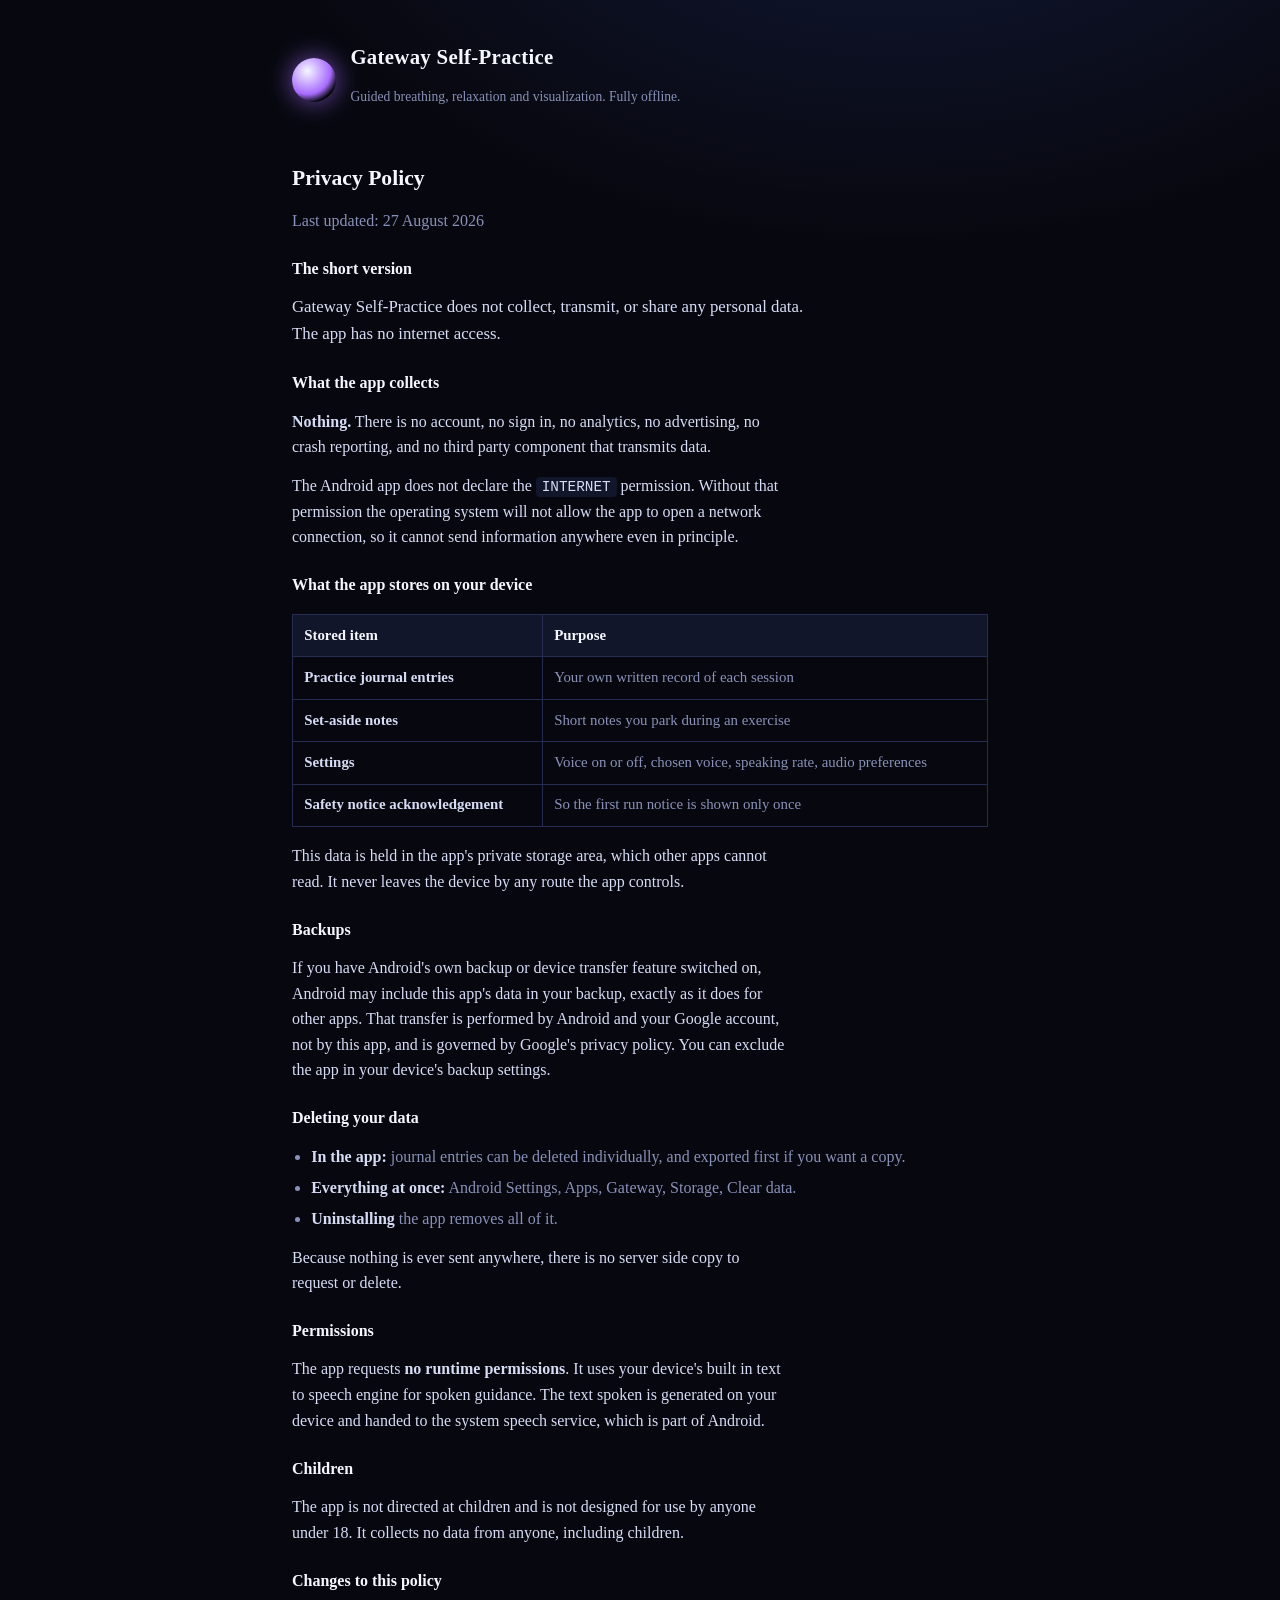
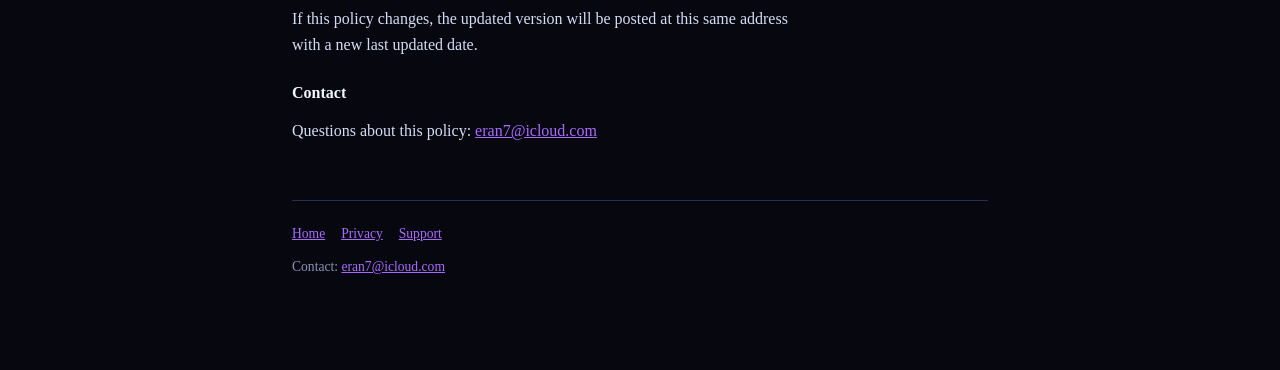
==== privacy.html @ 7f11341d "Gateway Self-Practice pages for gateway.medicom.vip: landing with Play badge, privacy, support" ====
<!DOCTYPE html>
<html lang="en"><head><meta charset="utf-8">
<meta name="viewport" content="width=device-width,initial-scale=1">
<title>Privacy Policy | Gateway Self-Practice</title>
<meta name="description" content="Privacy policy for the Gateway Self-Practice Android app. The app collects no data and has no network access.">
<link rel="icon" href="https://erankopel.github.io/Gateway-Public-Pages/img/icon.png"><link rel="stylesheet" href="style.css">
</head><body><div class="wrap">
<header class="site">
  <div class="orb"></div>
  <div>
    <h1>Gateway Self-Practice</h1>
    <p>Guided breathing, relaxation and visualization. Fully offline.</p>
  </div>
</header>

<h2>Privacy Policy</h2>
<p class="muted">Last updated: 27 August 2026</p>

<h3>The short version</h3>
<p class="lead">Gateway Self-Practice does not collect, transmit, or share any personal data.
The app has no internet access.</p>

<h3>What the app collects</h3>
<p><b>Nothing.</b> There is no account, no sign in, no analytics, no advertising, no crash
reporting, and no third party component that transmits data.</p>
<p>The Android app does not declare the <code>INTERNET</code> permission. Without that permission
the operating system will not allow the app to open a network connection, so it cannot send
information anywhere even in principle.</p>

<h3>What the app stores on your device</h3>
<table>
  <tr><th>Stored item</th><th>Purpose</th></tr>
  <tr><td><b>Practice journal entries</b></td><td>Your own written record of each session</td></tr>
  <tr><td><b>Set-aside notes</b></td><td>Short notes you park during an exercise</td></tr>
  <tr><td><b>Settings</b></td><td>Voice on or off, chosen voice, speaking rate, audio preferences</td></tr>
  <tr><td><b>Safety notice acknowledgement</b></td><td>So the first run notice is shown only once</td></tr>
</table>
<p>This data is held in the app's private storage area, which other apps cannot read. It never
leaves the device by any route the app controls.</p>

<h3>Backups</h3>
<p>If you have Android's own backup or device transfer feature switched on, Android may include
this app's data in your backup, exactly as it does for other apps. That transfer is performed by
Android and your Google account, not by this app, and is governed by Google's privacy policy. You
can exclude the app in your device's backup settings.</p>

<h3>Deleting your data</h3>
<ul>
  <li><b>In the app:</b> journal entries can be deleted individually, and exported first if you
  want a copy.</li>
  <li><b>Everything at once:</b> Android Settings, Apps, Gateway, Storage, Clear data.</li>
  <li><b>Uninstalling</b> the app removes all of it.</li>
</ul>
<p>Because nothing is ever sent anywhere, there is no server side copy to request or delete.</p>

<h3>Permissions</h3>
<p>The app requests <b>no runtime permissions</b>. It uses your device's built in text to speech
engine for spoken guidance. The text spoken is generated on your device and handed to the system
speech service, which is part of Android.</p>

<h3>Children</h3>
<p>The app is not directed at children and is not designed for use by anyone under 18. It collects
no data from anyone, including children.</p>

<h3>Changes to this policy</h3>
<p>If this policy changes, the updated version will be posted at this same address with a new
last updated date.</p>

<h3>Contact</h3>
<p>Questions about this policy: <a href="mailto:eran7@icloud.com">eran7@icloud.com</a></p>

<footer class="site">
  <a href="./">Home</a><a href="privacy.html">Privacy</a><a href="support.html">Support</a>
  <p style="margin-top:.7rem">Contact: <a href="mailto:eran7@icloud.com">eran7@icloud.com</a></p>
</footer>
</div></body></html>
---- style.css ----
:root{
  --bg:#07080f; --panel:#12162b; --line:#262c52;
  --text:#d7dcf5; --dim:#8a91b8; --white:#f5f7ff; --accent:#a86bff;
}
*{box-sizing:border-box;margin:0;padding:0}
body{
  font-family:Georgia,'Times New Roman',serif;
  background:radial-gradient(1200px 800px at 70% -10%, #141a3a 0%, var(--bg) 55%) no-repeat;
  background-color:var(--bg);
  color:var(--text); line-height:1.6; min-height:100vh;
}
.wrap{max-width:46rem;margin:0 auto;padding:2.5rem 1.25rem 5rem}
header.site{display:flex;align-items:center;gap:.9rem;margin-bottom:2.5rem}
.orb{width:44px;height:44px;border-radius:50%;flex:none;
  background:radial-gradient(circle at 35% 30%, var(--white), var(--accent) 55%, transparent 75%);
  box-shadow:0 0 22px 3px rgba(168,107,255,.5)}
header.site h1{font-size:1.3rem;font-weight:600;color:var(--white);letter-spacing:.3px}
header.site p{font-size:.85rem;color:var(--dim)}
h2{font-size:1.35rem;color:var(--white);margin:2.2rem 0 .8rem;font-weight:600}
h3{font-size:1rem;color:var(--white);margin:1.4rem 0 .4rem;font-weight:600}
p{margin:.8rem 0;max-width:62ch}
ul{margin:.8rem 0 .8rem 1.2rem} li{margin:.35rem 0;color:var(--dim)}
li b,p b{color:var(--text)}
a{color:var(--accent)} a:hover{color:var(--white)}
.lead{font-size:1.05rem;color:var(--text)}
.muted{color:var(--dim)}
table{border-collapse:collapse;width:100%;margin:1rem 0;font-size:.93rem}
th,td{border:1px solid var(--line);padding:.55rem .7rem;text-align:left;vertical-align:top}
th{background:var(--panel);color:var(--white);font-weight:600}
td{color:var(--dim)} td b{color:var(--text)}
.shots{display:flex;gap:.9rem;overflow-x:auto;margin:1.6rem 0;padding-bottom:.5rem}
.shots img{width:172px;flex:none;border-radius:14px;border:1px solid var(--line)}
nav.links{display:flex;gap:.6rem;flex-wrap:wrap;margin:2rem 0 0}
nav.links a{display:inline-block;padding:.6rem 1.1rem;border:1px solid var(--line);
  border-radius:10px;text-decoration:none;color:var(--text);font-size:.92rem;min-height:44px;
  display:inline-flex;align-items:center}
nav.links a:hover{border-color:var(--accent);color:var(--white)}
footer.site{margin-top:3.5rem;padding-top:1.4rem;border-top:1px solid var(--line);
  font-size:.85rem;color:var(--dim)}
footer.site a{margin-right:1rem}
.notice{background:var(--panel);border:1px solid var(--line);border-left:3px solid var(--accent);
  border-radius:0 12px 12px 0;padding:1rem 1.2rem;margin:1.4rem 0}
.notice p{margin:.45rem 0;color:var(--dim);font-size:.94rem}
code{background:var(--panel);padding:.12em .4em;border-radius:4px;font-size:.9em;
  font-family:ui-monospace,Menlo,Consolas,monospace}
.install{margin:1.5rem 0 .5rem}
.install a{display:inline-block}
.install img{display:block;height:64px;width:auto}
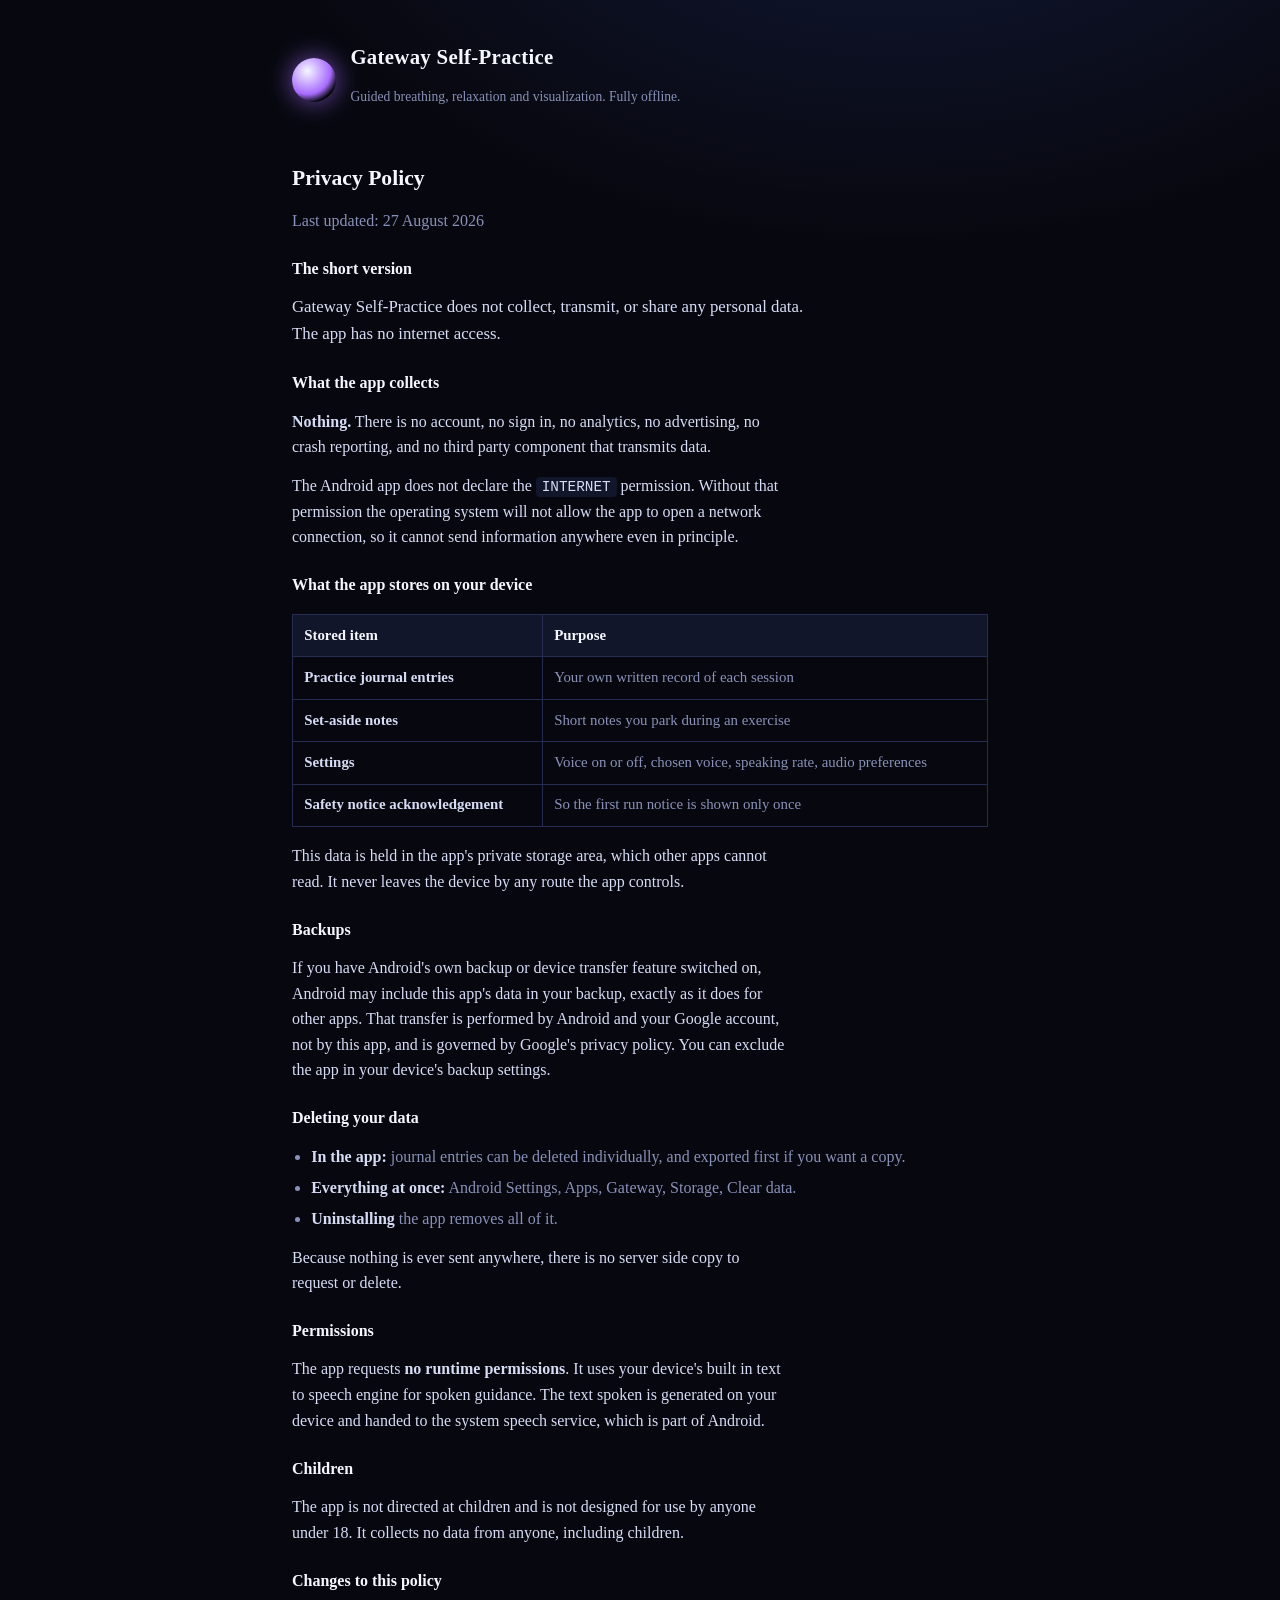
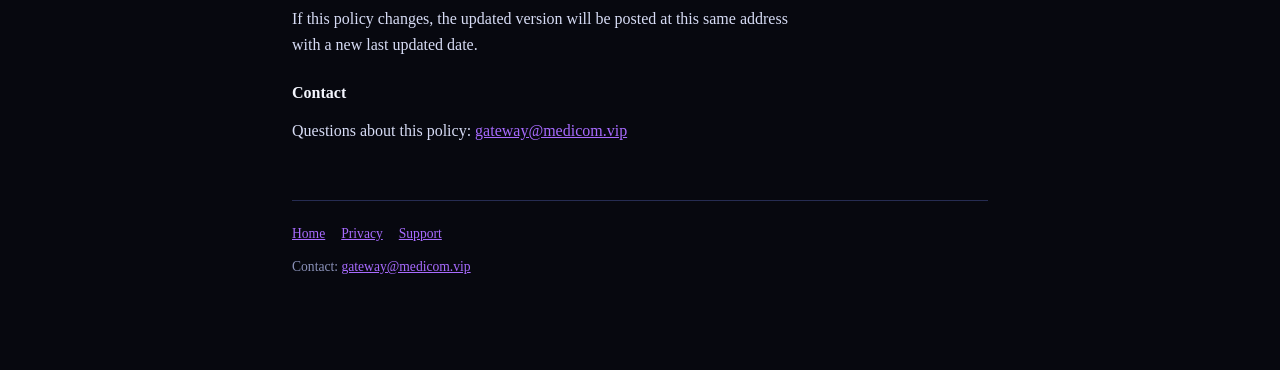
==== commit 5b06a4aa: "Contact email: gateway@medicom.vip" ====
--- a/privacy.html
+++ b/privacy.html
@@ -67,10 +67,10 @@
 last updated date.</p>
 
 <h3>Contact</h3>
-<p>Questions about this policy: <a href="mailto:eran7@icloud.com">eran7@icloud.com</a></p>
+<p>Questions about this policy: <a href="mailto:gateway@medicom.vip">gateway@medicom.vip</a></p>
 
 <footer class="site">
   <a href="./">Home</a><a href="privacy.html">Privacy</a><a href="support.html">Support</a>
-  <p style="margin-top:.7rem">Contact: <a href="mailto:eran7@icloud.com">eran7@icloud.com</a></p>
+  <p style="margin-top:.7rem">Contact: <a href="mailto:gateway@medicom.vip">gateway@medicom.vip</a></p>
 </footer>
 </div></body></html>
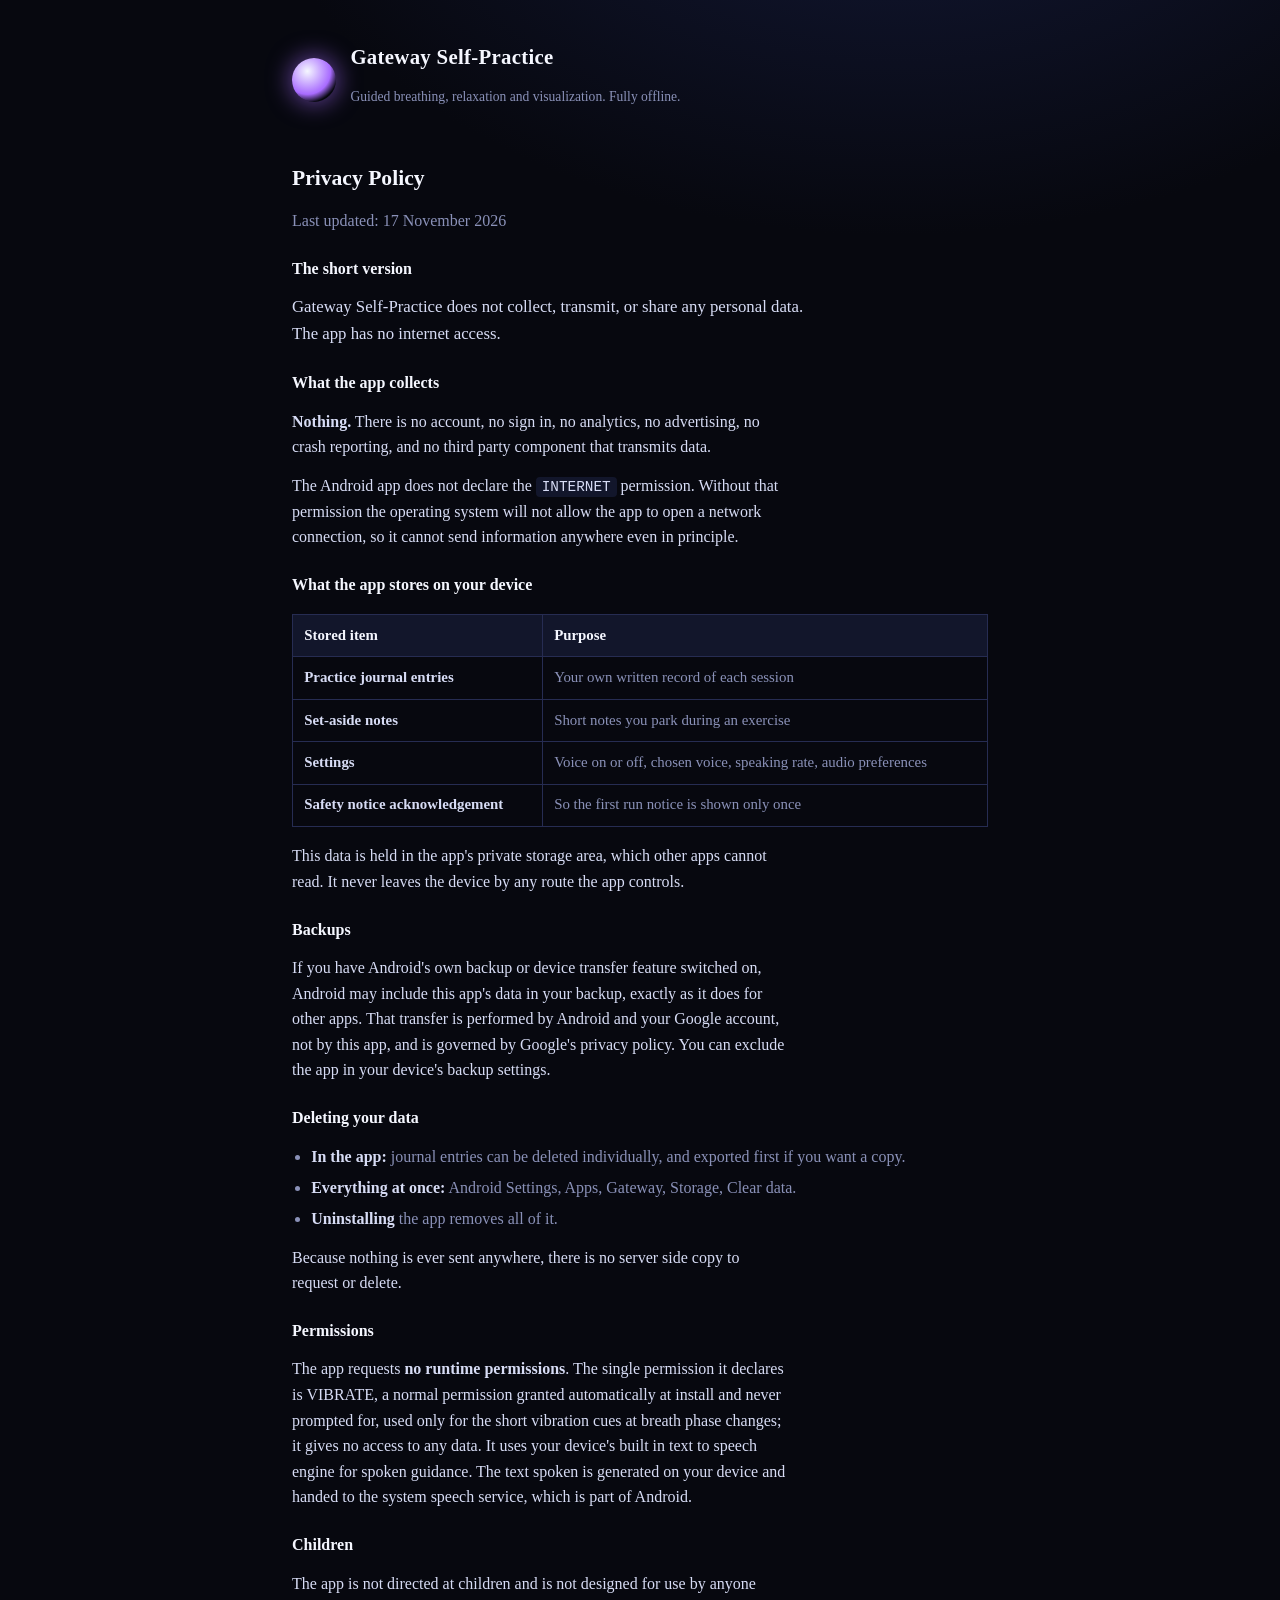
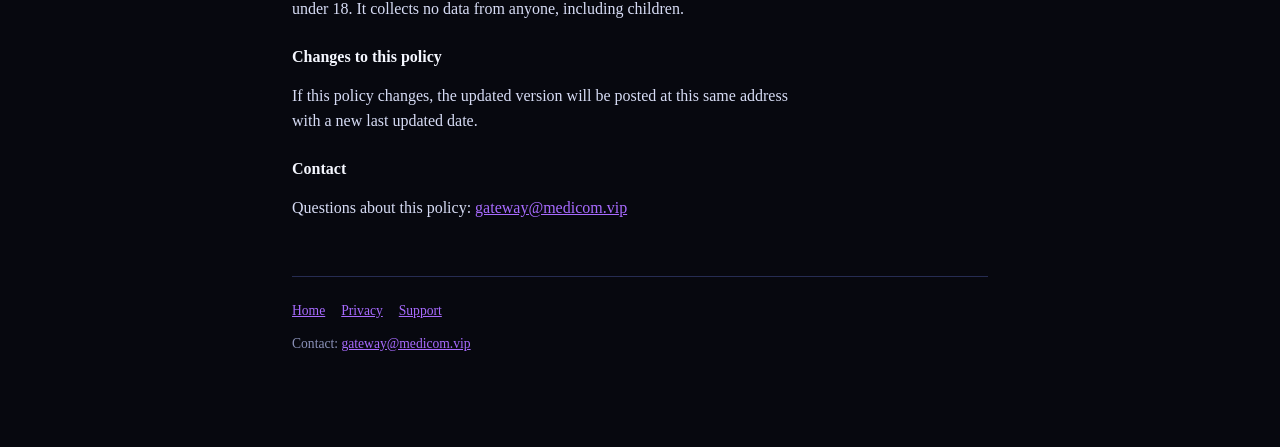
==== commit 97c1ff89: "Privacy policy: note the single VIBRATE permission added in app 1.0.3 (normal, auto-granted, no data" ====
--- a/privacy.html
+++ b/privacy.html
@@ -14,7 +14,7 @@
 </header>
 
 <h2>Privacy Policy</h2>
-<p class="muted">Last updated: 27 August 2026</p>
+<p class="muted">Last updated: 17 November 2026</p>
 
 <h3>The short version</h3>
 <p class="lead">Gateway Self-Practice does not collect, transmit, or share any personal data.
@@ -54,7 +54,7 @@
 <p>Because nothing is ever sent anywhere, there is no server side copy to request or delete.</p>
 
 <h3>Permissions</h3>
-<p>The app requests <b>no runtime permissions</b>. It uses your device's built in text to speech
+<p>The app requests <b>no runtime permissions</b>. The single permission it declares is VIBRATE, a normal permission granted automatically at install and never prompted for, used only for the short vibration cues at breath phase changes; it gives no access to any data. It uses your device's built in text to speech
 engine for spoken guidance. The text spoken is generated on your device and handed to the system
 speech service, which is part of Android.</p>
 
